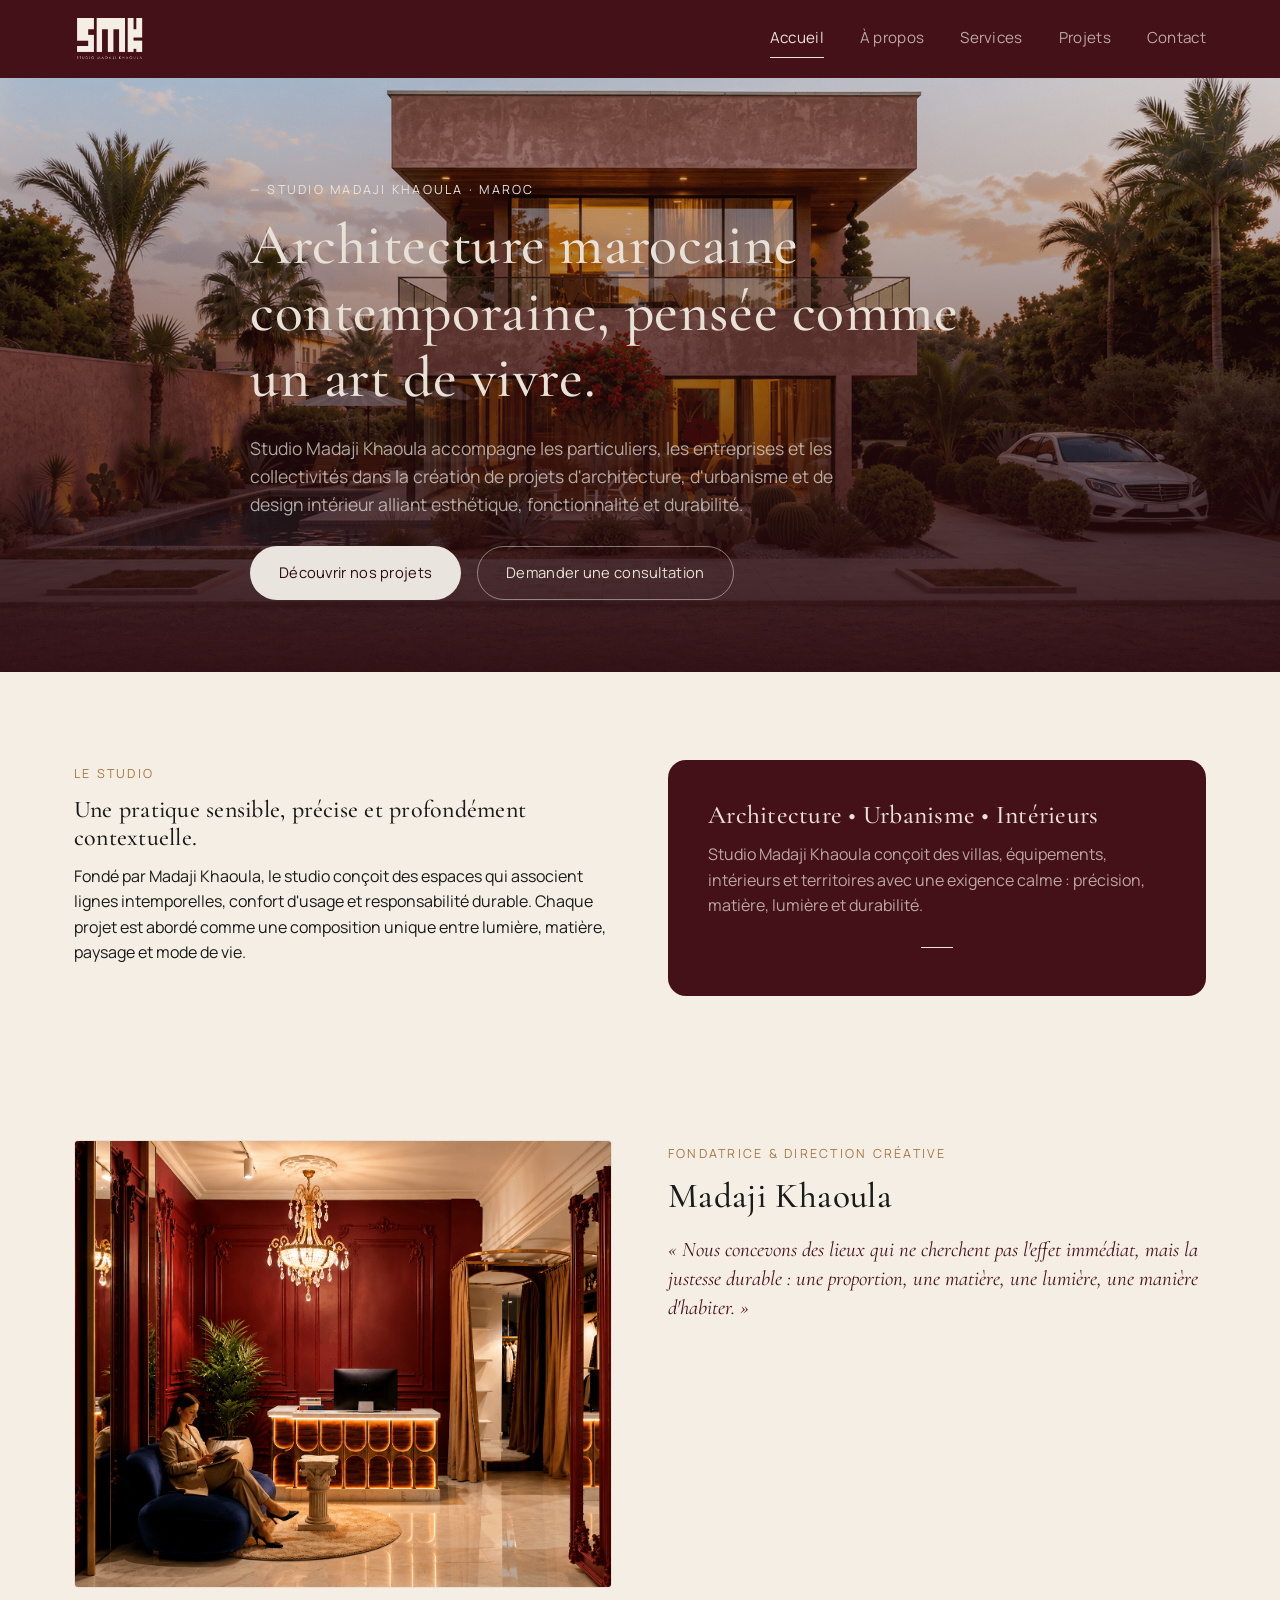
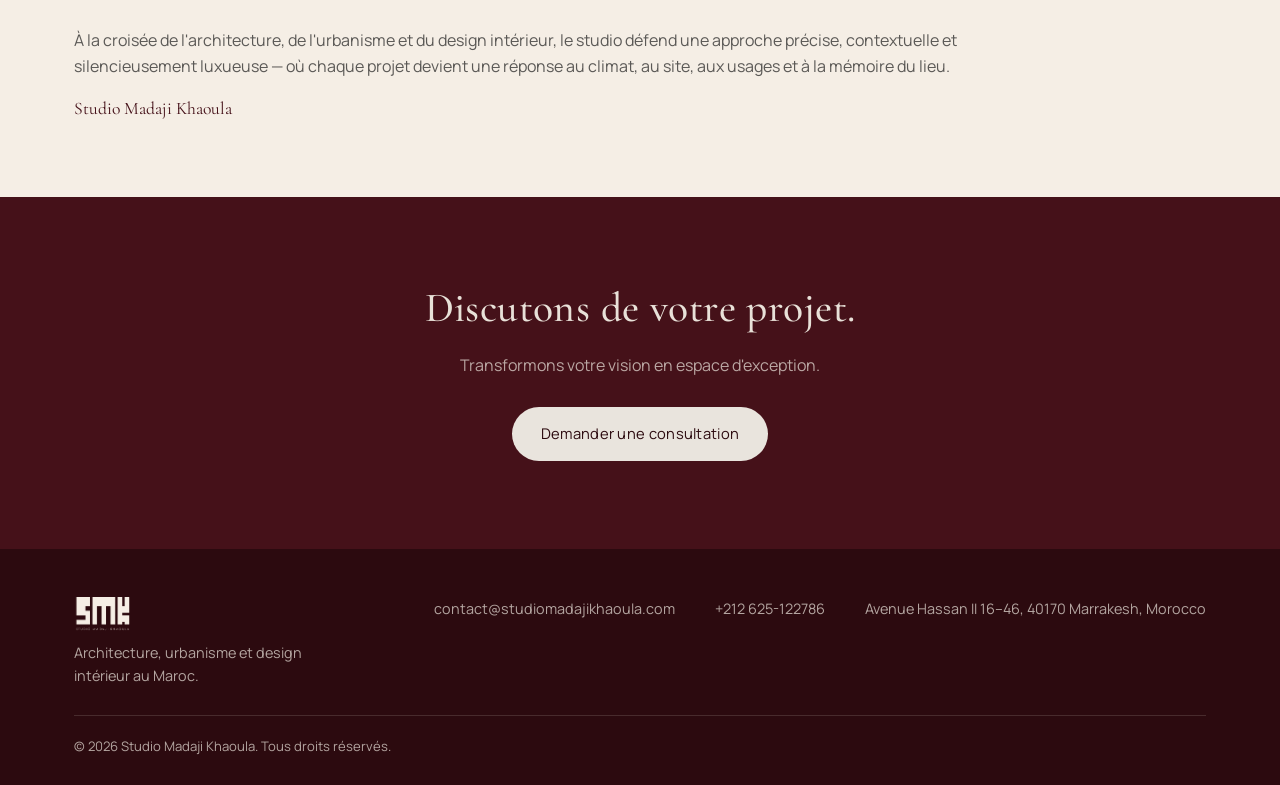
==== index.html @ 3c751550 "first-commit" ====
<!DOCTYPE html>
<html lang="fr" dir="ltr">
<head>
<meta charset="UTF-8">
<meta name="viewport" content="width=device-width, initial-scale=1">
<title>Studio Madaji Khaoula — Architecte Maroc</title>
<meta name="description" content="Studio d'architecture, urbanisme et design intérieur au Maroc pour villas, équipements publics, commerces et espaces d'exception.">
<link rel="icon" href="assets/YrULrgieroBfjt51d4Xq3QkEuw.png">
<link rel="preconnect" href="https://fonts.googleapis.com">
<link rel="preconnect" href="https://fonts.gstatic.com" crossorigin>
<link href="https://fonts.googleapis.com/css2?family=Cormorant+Garamond:ital,wght@0,400;0,500;0,600;1,500&family=Manrope:wght@400;500;600;700&display=swap" rel="stylesheet">
<link rel="stylesheet" href="assets/style.css">
</head>
<body>
<a class="skip-link" href="#main">Aller au contenu</a>

<header class="site-header">
  <div class="container">
    <a class="brand" href="">
      <img src="assets/YrULrgieroBfjt51d4Xq3QkEuw.png" alt="Studio Madaji Khaoula">
    </a>
    <nav class="main-nav" aria-label="Navigation principale">
      <a href="" aria-current="page">Accueil</a>
      <a href="a-propos/">À propos</a>
      <a href="services/">Services</a>
      <a href="projets/">Projets</a>
      <a href="contact/">Contact</a>
    </nav>
    <button class="nav-toggle" aria-label="Ouvrir le menu" aria-expanded="false">
      <svg viewBox="0 0 24 24" fill="none" stroke="currentColor" stroke-width="1.8"><line x1="3" y1="6" x2="21" y2="6"/><line x1="3" y1="12" x2="21" y2="12"/><line x1="3" y1="18" x2="21" y2="18"/></svg>
    </button>
  </div>
</header>

<main id="main">

  <section class="hero" style="padding:0;">
    <div class="hero-media">
      <img src="assets/8KyEJp0F35rfe7YDyoin9XA6xBE.png" alt="Villa contemporaine avec palmiers, piscine et lumière du soir">
      <div class="container hero-content">
        <span class="eyebrow">— Studio Madaji Khaoula · Maroc</span>
        <h1>Architecture marocaine contemporaine, pensée comme un art de vivre.</h1>
        <p>Studio Madaji Khaoula accompagne les particuliers, les entreprises et les collectivités dans la création de projets d'architecture, d'urbanisme et de design intérieur alliant esthétique, fonctionnalité et durabilité.</p>
        <div class="hero-actions">
          <a class="btn btn-primary" href="projets/">Découvrir nos projets</a>
          <a class="btn btn-ghost" href="contact/">Demander une consultation</a>
        </div>
      </div>
    </div>
  </section>

  <section>
    <div class="container">
      <div class="grid-2">
        <div class="reveal">
          <span class="eyebrow">Le studio</span>
          <h2>Une pratique sensible, précise et profondément contextuelle.</h2>
          <p>Fondé par Madaji Khaoula, le studio conçoit des espaces qui associent lignes intemporelles, confort d'usage et responsabilité durable. Chaque projet est abordé comme une composition unique entre lumière, matière, paysage et mode de vie.</p>
        </div>
        <div class="studio-card reveal reveal-delay-1">
          <h3>Architecture • Urbanisme • Intérieurs</h3>
          <p>Studio Madaji Khaoula conçoit des villas, équipements, intérieurs et territoires avec une exigence calme : précision, matière, lumière et durabilité.</p>
          <hr class="dash">
        </div>
      </div>
    </div>
  </section>

  <section class="tight">
    <div class="container">
      <div class="grid-2">
        <img class="reveal" src="assets/6UIZO5WGK2VY3DsmJ8tR2jIk3Ss.png" alt="Salon de boutique de luxe avec chandelier, murs bordeaux et touches dorées" style="border:1px solid var(--cream-300);border-radius:4px;">
        <div class="reveal reveal-delay-1">
          <span class="eyebrow">Fondatrice &amp; direction créative</span>
          <h2 style="font-size:2.2rem;">Madaji Khaoula</h2>
          <blockquote style="font-family:var(--font-display);font-style:italic;font-size:1.3rem;color:var(--maroon-800);line-height:1.4;margin:0.4em 0 1em;">« Nous concevons des lieux qui ne cherchent pas l'effet immédiat, mais la justesse durable : une proportion, une matière, une lumière, une manière d'habiter. »</blockquote>
        </div>
      </div>
      <p class="reveal" style="max-width:900px;margin-top:40px;color:var(--ink-soft);">À la croisée de l'architecture, de l'urbanisme et du design intérieur, le studio défend une approche précise, contextuelle et silencieusement luxueuse — où chaque projet devient une réponse au climat, au site, aux usages et à la mémoire du lieu.</p>
      <p class="reveal" style="font-family:var(--font-display);font-size:1.1rem;color:var(--maroon-800);">Studio Madaji Khaoula</p>
    </div>
  </section>

  <section class="cta-band">
    <div class="container" style="text-align:center;">
      <h2>Discutons de votre projet.</h2>
      <p style="margin:0 auto 28px;">Transformons votre vision en espace d'exception.</p>
      <a class="btn btn-primary" href="contact/">Demander une consultation</a>
    </div>
  </section>

</main>
<footer class="site-footer">
  <div class="container">
    <div class="footer-grid">
      <div class="footer-brand">
        <img src="assets/YrULrgieroBfjt51d4Xq3QkEuw.png" alt="Studio Madaji Khaoula">
        <p style="margin:0;max-width:280px;">Architecture, urbanisme et design intérieur au Maroc.</p>
      </div>
      <nav class="footer-links" aria-label="Coordonnées">
        <a href="mailto:contact@studiomadajikhaoula.com">contact@studiomadajikhaoula.com</a>
        <a href="tel:+212625122786">+212 625-122786</a>
        <span>Avenue Hassan II 16–46, 40170 Marrakesh, Morocco</span>
      </nav>
    </div>
    <div class="footer-bottom">© 2026 Studio Madaji Khaoula. Tous droits réservés.</div>
  </div>
</footer>
<script src="assets/main.js"></script>
</body>
</html>
---- assets/style.css ----
/* ============================================
   Studio Madaji Khaoula — feuille de style
   Site statique indépendant, sans dépendance externe (hors polices Google)
   ============================================ */

:root {
  --maroon-900: #2c0a0f;
  --maroon-800: #451119;
  --maroon-700: #5b0815;
  --cream-100: #f5eee5;
  --cream-200: #efe7db;
  --cream-300: #e8e1d8;
  --gold-500: #e9e4dd;
  --gold-600: #a57945;
  --ink: #1a1a1a;
  --ink-soft: rgba(26, 26, 26, 0.7);
  --on-maroon: #e8e1d8;
  --on-maroon-soft: rgba(232, 225, 216, 0.72);

  --font-display: "Cormorant Garamond", "Georgia", serif;
  --font-body: "Manrope", "Segoe UI", sans-serif;

  --container: 1180px;
}

* {
  box-sizing: border-box;
}

html {
  scroll-behavior: smooth;
}

body {
  margin: 0;
  background: var(--cream-100);
  color: var(--ink);
  font-family: var(--font-body);
  line-height: 1.6;
  -webkit-font-smoothing: antialiased;
}

img {
  max-width: 100%;
  display: block;
}

a {
  color: inherit;
  text-decoration: none;
}

h1, h2, h3, h4 {
  font-family: var(--font-display);
  font-weight: 500;
  line-height: 1.15;
  margin: 0 0 0.5em;
  letter-spacing: 0.01em;
}

p {
  margin: 0 0 1em;
}

.container {
  max-width: var(--container);
  margin: 0 auto;
  padding: 0 24px;
}

.eyebrow {
  display: inline-block;
  font-family: var(--font-body);
  font-size: 0.78rem;
  letter-spacing: 0.18em;
  text-transform: uppercase;
  color: var(--gold-600);
  margin-bottom: 1em;
}

/* ---------- Header ---------- */

.site-header {
  background: var(--maroon-800);
  color: var(--on-maroon);
  position: sticky;
  top: 0;
  z-index: 100;
}

.site-header .container {
  display: flex;
  align-items: center;
  justify-content: space-between;
  padding-top: 18px;
  padding-bottom: 18px;
}

.brand {
  display: flex;
  align-items: center;
  gap: 12px;
}

.brand img {
  height: 42px;
  width: auto;
}

.main-nav {
  display: flex;
  align-items: center;
  gap: 36px;
}

.main-nav a {
  font-size: 0.95rem;
  letter-spacing: 0.02em;
  color: var(--on-maroon-soft);
  padding: 6px 0;
  border-bottom: 1px solid transparent;
  transition: color 0.2s ease, border-color 0.2s ease;
}

.main-nav a:hover,
.main-nav a[aria-current="page"] {
  color: var(--on-maroon);
  border-color: var(--gold-500);
}

.nav-toggle {
  display: none;
  background: none;
  border: none;
  color: var(--on-maroon);
  cursor: pointer;
  padding: 8px;
}

.nav-toggle svg {
  width: 26px;
  height: 26px;
}

@media (max-width: 860px) {
  .main-nav {
    position: absolute;
    top: 100%;
    left: 0;
    right: 0;
    background: var(--maroon-800);
    flex-direction: column;
    align-items: flex-start;
    gap: 0;
    padding: 8px 24px 20px;
    display: none;
    border-top: 1px solid rgba(232, 225, 216, 0.15);
  }

  .main-nav.open {
    display: flex;
  }

  .main-nav a {
    width: 100%;
    padding: 14px 0;
    border-bottom: 1px solid rgba(232, 225, 216, 0.1);
  }

  .nav-toggle {
    display: inline-flex;
  }
}

/* ---------- Hero ---------- */

.hero {
  position: relative;
  color: var(--on-maroon);
  overflow: hidden;
}

.hero-media {
  position: relative;
  min-height: 66vh;
  display: flex;
  align-items: flex-end;
}

.hero-media img {
  position: absolute;
  inset: 0;
  width: 100%;
  height: 100%;
  object-fit: cover;
}

.hero-media::after {
  content: "";
  position: absolute;
  inset: 0;
  background: linear-gradient(180deg, rgba(44, 10, 15, 0.15) 0%, rgba(44, 10, 15, 0.55) 55%, rgba(44, 10, 15, 0.92) 100%);
}

.hero-content {
  position: relative;
  z-index: 2;
  padding: 64px 0 72px;
  max-width: 780px;
}

.hero-content .eyebrow {
  color: var(--gold-500);
}

.hero-content h1 {
  font-size: clamp(2.2rem, 5vw, 3.6rem);
  margin-bottom: 0.4em;
}

.hero-content p {
  font-size: 1.1rem;
  color: var(--on-maroon-soft);
  max-width: 620px;
}

.hero-actions {
  display: flex;
  flex-wrap: wrap;
  gap: 16px;
  margin-top: 28px;
}

/* Simple hero for interior pages (no photo) — fond crème, comme l'original */
.hero-simple {
  background: var(--cream-100);
  padding: 84px 0 64px;
  text-align: center;
}

.hero-simple .container {
  max-width: 760px;
}

.hero-simple .eyebrow {
  color: var(--gold-600);
}

.hero-simple h1 {
  font-size: clamp(2.2rem, 4.6vw, 3.4rem);
  color: var(--ink);
}

.hero-simple p {
  color: var(--ink-soft);
  max-width: 620px;
  font-size: 1.05rem;
  margin-left: auto;
  margin-right: auto;
}

.hero-simple .filter-chips {
  justify-content: center;
}

/* ---------- Buttons ---------- */

.btn {
  display: inline-flex;
  align-items: center;
  gap: 8px;
  padding: 14px 28px;
  font-size: 0.92rem;
  letter-spacing: 0.02em;
  border-radius: 2px;
  border: 1px solid transparent;
  cursor: pointer;
  transition: transform 0.2s ease, background 0.2s ease, color 0.2s ease, border-color 0.2s ease;
}

.btn-primary {
  background: var(--gold-500);
  color: var(--maroon-900);
  border-radius: 35px;

}

.btn-primary:hover {
  background: var(--gold-600);
  transform: translateY(-1px);
}

.btn-ghost {
  border-color: rgba(232, 225, 216, 0.5);
  color: var(--on-maroon);
  border-radius: 35px;

}

.btn-ghost:hover {
  border-color: var(--on-maroon);
  background: rgba(232, 225, 216, 0.08);
}

.btn-dark {
  background: var(--maroon-800);
  color: var(--on-maroon);
  border-radius: 35px;

}

.btn-dark:hover {
  background: var(--maroon-700);
}

/* ---------- Sections ---------- */

section {
  padding: 88px 0;
}

section.tight {
  padding: 56px 0;
}

.section-head {
  max-width: 680px;
  margin-bottom: 48px;
}

.section-head h2 {
  font-size: clamp(1.7rem, 3.4vw, 2.4rem);
}

.section-head p {
  color: var(--ink-soft);
  font-size: 1.05rem;
}

.band-maroon {
  background: var(--maroon-800);
  color: var(--on-maroon);
}

.band-maroon .section-head p {
  color: var(--on-maroon-soft);
}

.band-cream-alt {
  background: var(--cream-200);
}

.band-maroon .eyebrow {
  color: var(--gold-500);
}

/* ---------- Studio / About grid ---------- */

.grid-2 {
  display: grid;
  grid-template-columns: 1fr 1fr;
  gap: 56px;
  align-items: start;
}

@media (max-width: 780px) {
  .grid-2 {
    grid-template-columns: 1fr;
    gap: 32px;
  }
}

.pillars {
  display: grid;
  grid-template-columns: repeat(3, 1fr);
  gap: 28px;
  margin-top: 40px;
}

@media (max-width: 780px) {
  .pillars {
    grid-template-columns: 1fr;
  }
}

.pillar {
  padding: 28px;
  background: var(--cream-100);
  border: 1px solid var(--cream-300);
}

.band-maroon .pillar {
  background: rgba(232, 225, 216, 0.06);
  border-color: rgba(232, 225, 216, 0.18);
}

.pillar h3 {
  font-size: 1.25rem;
  color: var(--gold-600);
  margin-bottom: 0.4em;
}

.band-maroon .pillar h3 {
  color: var(--gold-500);
}

.pillar p {
  font-size: 0.95rem;
  margin: 0;
}

/* ---------- Studio card (accueil) ---------- */

.studio-card {
  background: var(--maroon-800);
  color: var(--on-maroon);
  border-radius: 18px;
  padding: 40px;
  align-self: stretch;
  display: flex;
  flex-direction: column;
  justify-content: center;
}

.studio-card h3 {
  font-size: 1.6rem;
  margin-bottom: 0.5em;
}

.studio-card p {
  color: var(--on-maroon-soft);
  margin: 0 0 20px;
}

.studio-card .dash {
  width: 32px;
  height: 1px;
  background: var(--gold-500);
  border: none;
}

/* ---------- Scroll reveal ---------- */

.reveal {
  opacity: 0;
  transform: translateY(28px);
  transition: opacity 0.7s ease, transform 0.7s ease;
}

.reveal.in-view {
  opacity: 1;
  transform: translateY(0);
}

.reveal-delay-1 { transition-delay: 0.1s; }
.reveal-delay-2 { transition-delay: 0.2s; }
.reveal-delay-3 { transition-delay: 0.3s; }

@media (prefers-reduced-motion: reduce) {
  .reveal {
    opacity: 1;
    transform: none;
    transition: none;
  }
}

/* ---------- Quote ---------- */

.quote-block {
  max-width: 820px;
}

.quote-block blockquote {
  font-family: var(--font-display);
  font-size: clamp(1.4rem, 3vw, 2rem);
  font-style: italic;
  line-height: 1.4;
  margin: 0 0 28px;
}

.quote-attrib {
  display: flex;
  align-items: center;
  gap: 14px;
}

.quote-attrib .dash {
  width: 32px;
  height: 1px;
  background: var(--gold-500);
}

.quote-attrib .role {
  display: block;
  font-size: 0.8rem;
  letter-spacing: 0.08em;
  text-transform: uppercase;
  color: var(--gold-500);
}

.quote-attrib .name {
  display: block;
  font-family: var(--font-display);
  font-size: 1.2rem;
}

/* ---------- Services list ---------- */

.services-list {
  display: grid;
  grid-template-columns: repeat(2, 1fr);
  gap: 24px;
  margin-top: 24px;
}

@media (max-width: 780px) {
  .services-list {
    grid-template-columns: 1fr;
  }
}

.service-item {
  background: var(--cream-100);
  border: 1px solid var(--cream-300);
  border-radius: 10px;
  padding: 36px;
  transition: transform 0.25s ease, box-shadow 0.25s ease, border-color 0.25s ease;
}

.service-item:hover {
  transform: translateY(-3px);
  border-color: var(--gold-500);
  box-shadow: 0 12px 28px rgba(44, 10, 15, 0.08);
}

.service-item .num {
  display: none;
}

.service-item h3 {
  font-size: 1.4rem;
  margin-bottom: 0.4em;
}

.service-item p {
  color: var(--ink-soft);
  margin: 0;
}

/* ---------- Projects ---------- */

.filter-chips {
  display: flex;
  flex-wrap: wrap;
  gap: 10px;
  margin: 32px 0 12px;
}

.filter-chip {
  padding: 9px 18px;
  border: 1px solid var(--maroon-800);
  background: transparent;
  color: var(--maroon-800);
  font-size: 0.85rem;
  letter-spacing: 0.02em;
  cursor: pointer;
  border-radius: 999px;
  transition: background 0.2s ease, color 0.2s ease;
}

.filter-chip.active,
.filter-chip:hover {
  background: var(--maroon-800);
  color: var(--on-maroon);
}

.project-category {
  padding: 64px 0;
}

.project-category .cat-title {
  font-family: var(--font-display);
  font-size: clamp(1.6rem, 3vw, 2.2rem);
  color: var(--maroon-800);
  margin: 6px 0 28px;
}

.band-maroon .project-category .cat-title,
.project-category.band-maroon .cat-title {
  color: var(--on-maroon);
}

.project-grid {
  display: grid;
  grid-template-columns: repeat(3, 1fr);
  gap: 24px;
}

.project-grid.project-grid-2 {
  grid-template-columns: repeat(2, 1fr);
}

@media (max-width: 980px) {
  .project-grid {
    grid-template-columns: repeat(2, 1fr);
  }
}

@media (max-width: 620px) {
  .project-grid,
  .project-grid.project-grid-2 {
    grid-template-columns: 1fr;
  }
}

.project-card {
  background: var(--cream-100);
  border: 1px solid var(--cream-300);
  border-radius: 6px;
  overflow: hidden;
  display: flex;
  flex-direction: column;
}

.project-category.band-maroon .project-card {
  background: rgba(232, 225, 216, 0.06);
  border-color: rgba(232, 225, 216, 0.18);
}

.project-card .thumb {
  aspect-ratio: 4 / 3;
  overflow: hidden;
  background: var(--cream-300);
}

.project-card .thumb img {
  width: 100%;
  height: 100%;
  object-fit: cover;
  transition: transform 0.4s ease;
}

.project-card:hover .thumb img {
  transform: scale(1.04);
}

.project-card .body {
  padding: 22px;
}

.project-card .tag {
  font-size: 0.75rem;
  letter-spacing: 0.1em;
  text-transform: uppercase;
  color: var(--gold-600);
}

.project-category.band-maroon .project-card .tag {
  color: var(--gold-500);
}

.project-card h3 {
  font-size: 1.25rem;
  margin: 0.35em 0 0.4em;
}

.project-category.band-maroon .project-card h3 {
  color: var(--on-maroon);
}

.project-card p {
  font-size: 0.92rem;
  color: var(--ink-soft);
  margin: 0;
}

.project-category.band-maroon .project-card p {
  color: var(--on-maroon-soft);
}

/* ---------- Contact ---------- */

.contact-grid {
  display: grid;
  grid-template-columns: 1.1fr 0.9fr;
  gap: 56px;
}

.contact-side {
  display: flex;
  flex-direction: column;
  gap: 24px;
}

@media (max-width: 860px) {
  .contact-grid {
    grid-template-columns: 1fr;
  }
}

.contact-card {
  background: var(--maroon-800);
  color: var(--on-maroon);
  border-radius: 10px;
  padding: 36px;
}

.contact-card h3 {
  font-family: var(--font-display);
  font-size: 1.5rem;
  color: var(--on-maroon);
  margin-bottom: 18px;
}

.contact-details p {
  margin: 0 0 6px;
  color: var(--on-maroon-soft);
  font-size: 0.98rem;
}

.contact-details a:hover {
  color: var(--on-maroon);
}

.btn-whatsapp {
  background: var(--cream-100);
  color: var(--maroon-900);
  border-radius: 999px;
  padding: 10px 24px;
  font-size: 0.85rem;
  margin: 22px 0 24px;
}

.btn-whatsapp:hover {
  background: var(--cream-200);
  transform: translateY(-1px);
}

.map-note {
  margin-top: 0;
  padding: 34px 24px;
  min-height: 110px;
  display: flex;
  align-items: center;
  justify-content: center;
  text-align: center;
  background: rgba(232, 225, 216, 0.06);
  border: 1px solid rgba(232, 225, 216, 0.15);
  border-radius: 8px;
  font-size: 0.88rem;
  color: var(--on-maroon-soft);
}

form.contact-form {
  display: flex;
  flex-direction: column;
  gap: 16px;
  background: var(--cream-100);
  border: 1px solid var(--cream-300);
  border-radius: 10px;
  padding: 36px;
}

.contact-form input,
.contact-form textarea {
  width: 100%;
  padding: 14px 16px;
  border: 1px solid var(--cream-300);
  background: var(--cream-100);
  border-radius: 4px;
  font-family: var(--font-body);
  font-size: 0.95rem;
  color: var(--ink);
}

.contact-form input::placeholder,
.contact-form textarea::placeholder {
  color: var(--ink-soft);
}

.contact-form input:focus,
.contact-form textarea:focus {
  outline: 2px solid var(--gold-500);
  outline-offset: 1px;
}

.contact-form textarea {
  min-height: 130px;
  resize: vertical;
}

.form-note {
  font-size: 0.82rem;
  color: var(--ink-soft);
}

/* ---------- Project detail page ---------- */

.project-detail-hero {
  background: var(--cream-100);
  padding: 72px 0 0;
  text-align: center;
}

.project-detail-hero .container {
  max-width: 760px;
}

.project-detail-hero .eyebrow {
  color: var(--gold-600);
}

.project-detail-hero h1 {
  font-size: clamp(2.1rem, 4.4vw, 3.2rem);
  color: var(--ink);
}

.project-detail-hero p {
  color: var(--ink-soft);
  max-width: 640px;
  margin: 0 auto;
  font-size: 1.02rem;
}

.project-gallery {
  display: flex;
  flex-direction: column;
  gap: 24px;
  padding: 56px 0;
}

.project-photo {
  position: relative;
  border-radius: 16px;
  overflow: hidden;
  background: var(--cream-300);
  aspect-ratio: 16 / 9;
}

.project-photo img {
  width: 100%;
  height: 100%;
  object-fit: cover;
  display: block;
}

.project-photo-grid {
  display: grid;
  grid-template-columns: 1fr 1fr;
  gap: 24px;
}

.project-photo-grid .project-photo {
  aspect-ratio: 4 / 3;
}

@media (max-width: 700px) {
  .project-photo-grid {
    grid-template-columns: 1fr;
  }
}

/* Emplacement réservé tant que la photo n'a pas été ajoutée */
.project-photo.img-missing img,
.thumb.img-missing img {
  display: none;
}

.project-photo.img-missing::before,
.thumb.img-missing::before {
  content: "";
  position: absolute;
  inset: 0;
  background: repeating-linear-gradient(
    45deg,
    var(--cream-200),
    var(--cream-200) 12px,
    var(--cream-300) 12px,
    var(--cream-300) 24px
  );
}

.project-photo.img-missing::after,
.thumb.img-missing::after {
  content: "Emplacement photo — " attr(data-placeholder);
  position: absolute;
  inset: 12px;
  display: flex;
  align-items: center;
  justify-content: center;
  text-align: center;
  padding: 16px;
  border: 1px dashed var(--gold-600);
  border-radius: 10px;
  font-size: 0.82rem;
  letter-spacing: 0.01em;
  color: var(--maroon-800);
  background: rgba(245, 238, 229, 0.55);
}

.thumb {
  position: relative;
}

.project-detail-back {
  text-align: center;
  padding-bottom: 72px;
}

.btn-outline {
  border: 1px solid var(--maroon-800);
  color: var(--maroon-800);
  background: transparent;
  border-radius: 999px;
  padding: 12px 30px;
}

.btn-outline:hover {
  background: var(--maroon-800);
  color: var(--on-maroon);
}

/* ---------- CTA band ---------- */

.cta-band {
  background: var(--maroon-800);
  color: var(--on-maroon);
  text-align: left;
}

.cta-band h2 {
  font-size: clamp(1.8rem, 3.6vw, 2.6rem);
}

.cta-band p {
  color: var(--on-maroon-soft);
  max-width: 560px;
}

/* ---------- Footer ---------- */

.site-footer {
  background: var(--maroon-900);
  color: var(--on-maroon-soft);
  padding: 48px 0 28px;
  font-size: 0.9rem;
}

.footer-grid {
  display: flex;
  flex-wrap: wrap;
  justify-content: space-between;
  gap: 24px;
  padding-bottom: 28px;
  border-bottom: 1px solid rgba(232, 225, 216, 0.15);
}

.footer-brand img {
  height: 34px;
  margin-bottom: 10px;
}

.footer-links {
  display: flex;
  gap: 40px;
  flex-wrap: wrap;
}

.footer-links a:hover {
  color: var(--on-maroon);
}

.footer-bottom {
  padding-top: 20px;
  font-size: 0.82rem;
}

/* ---------- Utility ---------- */

.skip-link {
  position: absolute;
  left: -999px;
  top: 0;
  background: var(--gold-500);
  color: var(--maroon-900);
  padding: 10px 16px;
  z-index: 1000;
}

.skip-link:focus {
  left: 12px;
  top: 12px;
}

@media (prefers-reduced-motion: reduce) {
  * {
    transition: none !important;
    scroll-behavior: auto !important;
  }
}
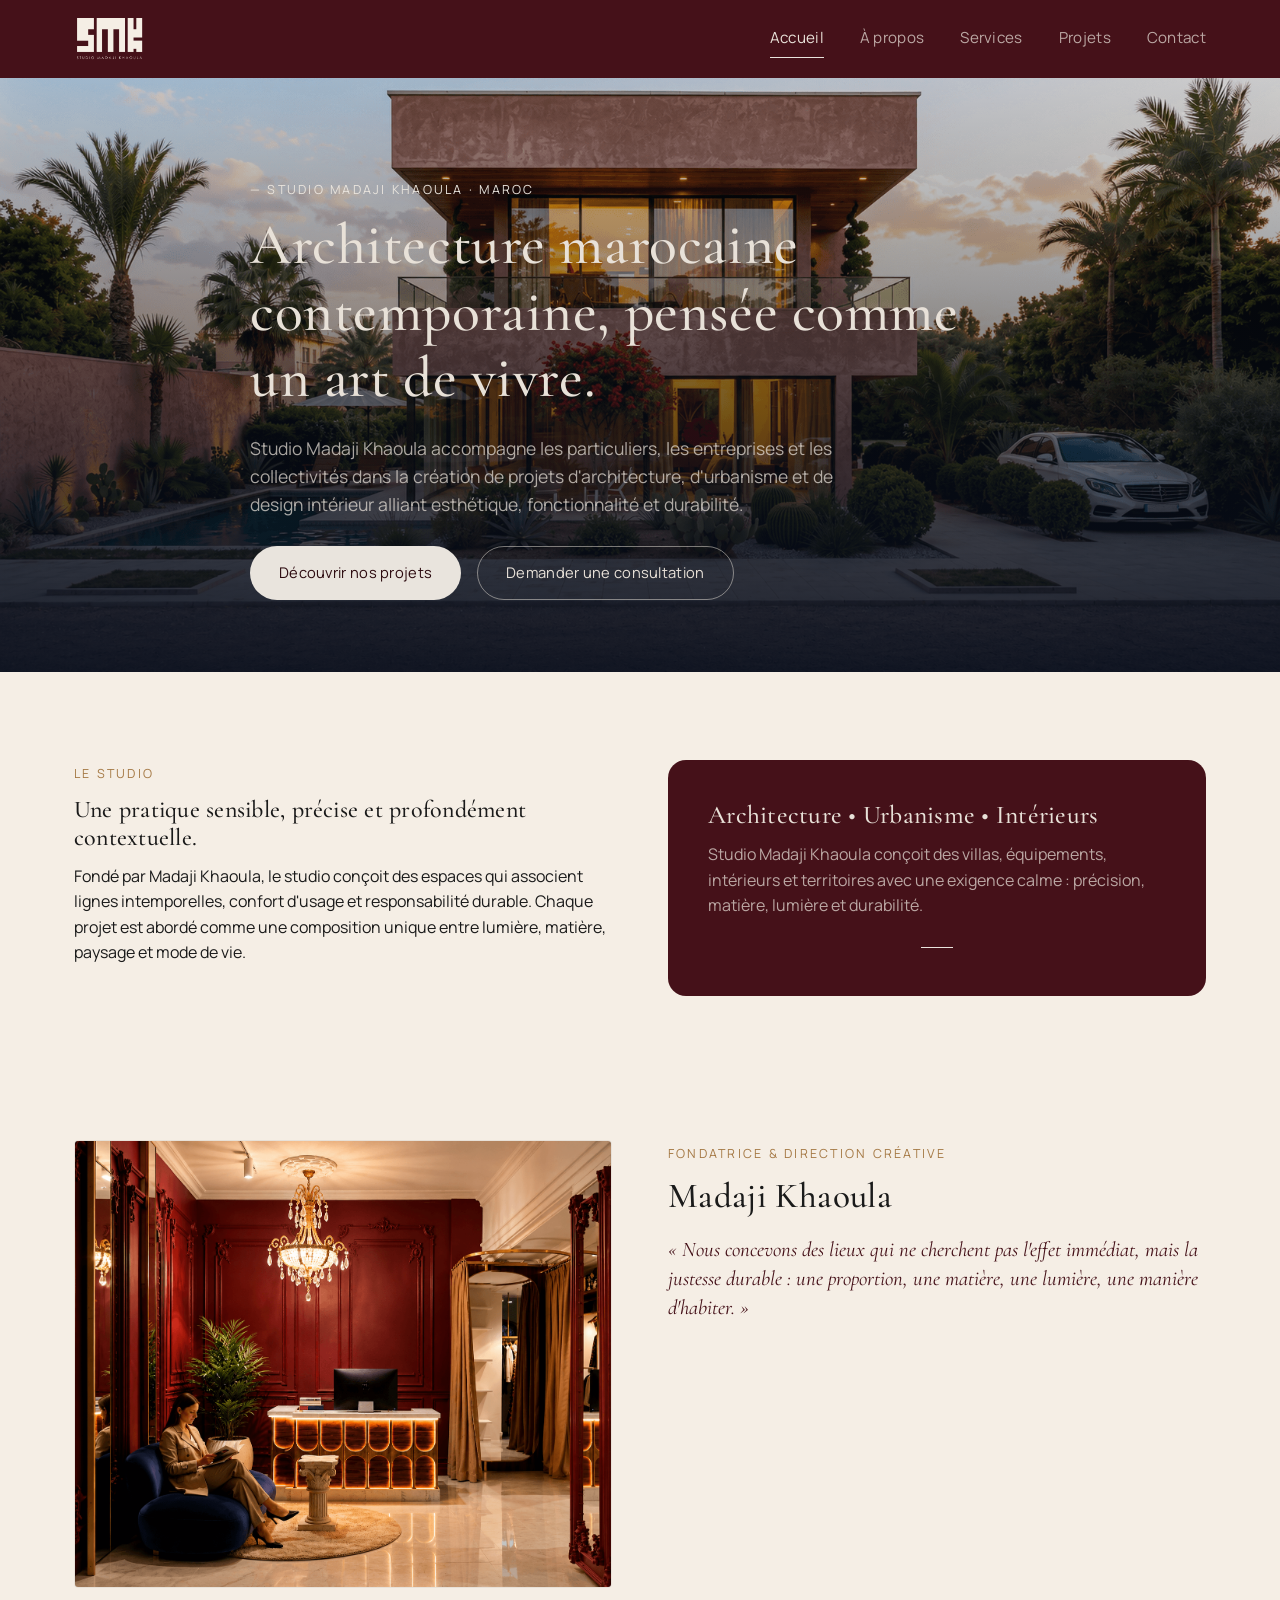
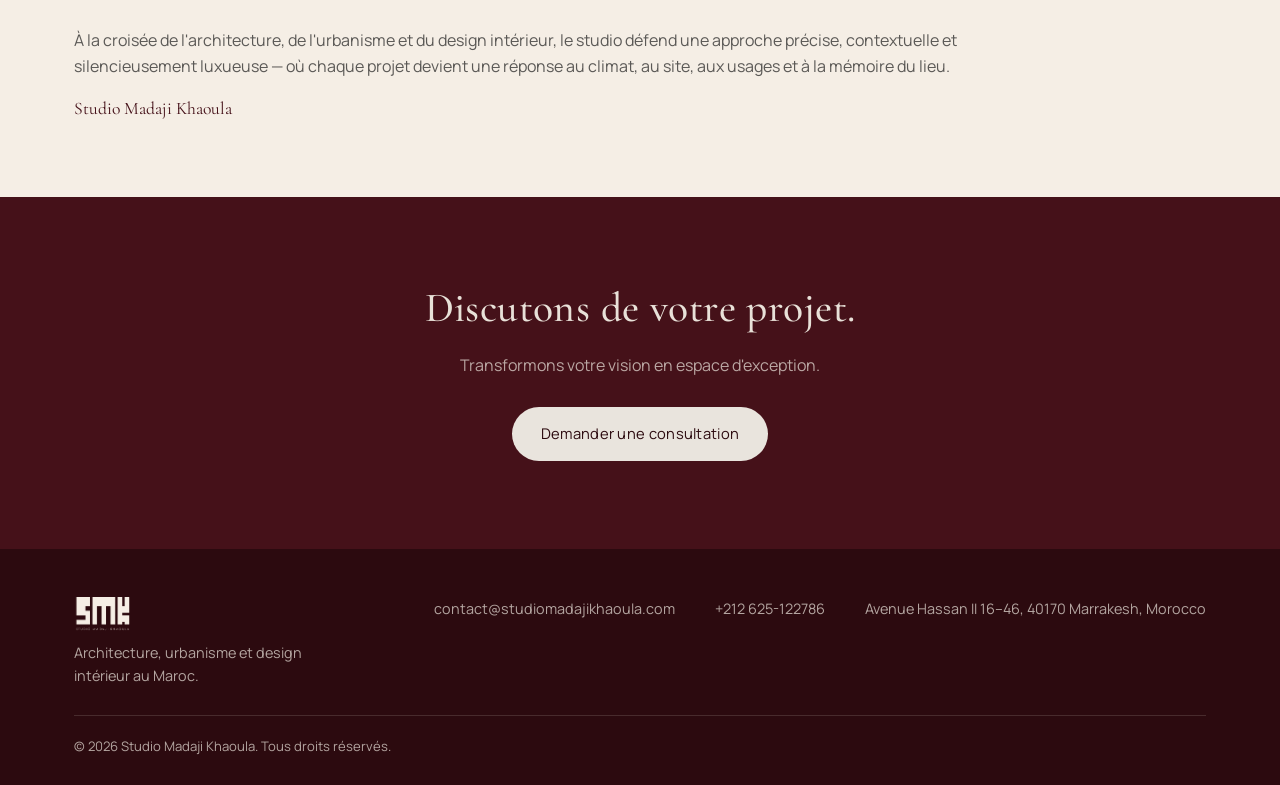
==== commit a8065c0c: "second-commit" ====
--- a/index.html
+++ b/index.html
@@ -98,9 +98,11 @@
         <p style="margin:0;max-width:280px;">Architecture, urbanisme et design intérieur au Maroc.</p>
       </div>
       <nav class="footer-links" aria-label="Coordonnées">
-        <a href="mailto:contact@studiomadajikhaoula.com">contact@studiomadajikhaoula.com</a>
-        <a href="tel:+212625122786">+212 625-122786</a>
-        <span>Avenue Hassan II 16–46, 40170 Marrakesh, Morocco</span>
+       <a href="mailto:contact@studiomadajikhaoula.com">contact@studiomadajikhaoula.com</a>
+       <a href="tel:+212625122786">+212 625-122786</a>
+       <a href="https://www.google.com/maps/search/?api=1&query=Avenue+Hassan+II+16-46%2C+40170+Marrakesh%2C+Morocco" target="_blank" rel="noopener noreferrer">
+        Avenue Hassan II 16–46, 40170 Marrakesh, Morocco
+       </a>
       </nav>
     </div>
     <div class="footer-bottom">© 2026 Studio Madaji Khaoula. Tous droits réservés.</div>
--- a/assets/style.css
+++ b/assets/style.css
@@ -199,8 +199,9 @@
   content: "";
   position: absolute;
   inset: 0;
-  background: linear-gradient(180deg, rgba(44, 10, 15, 0.15) 0%, rgba(44, 10, 15, 0.55) 55%, rgba(44, 10, 15, 0.92) 100%);
-}
+  background: linear-gradient(180deg, rgba(8, 14, 28, 0.15) 0%, rgba(8, 14, 28, 0.55) 55%, rgba(8, 14, 28, 0.92) 100%);
+}
+
 
 .hero-content {
   position: relative;
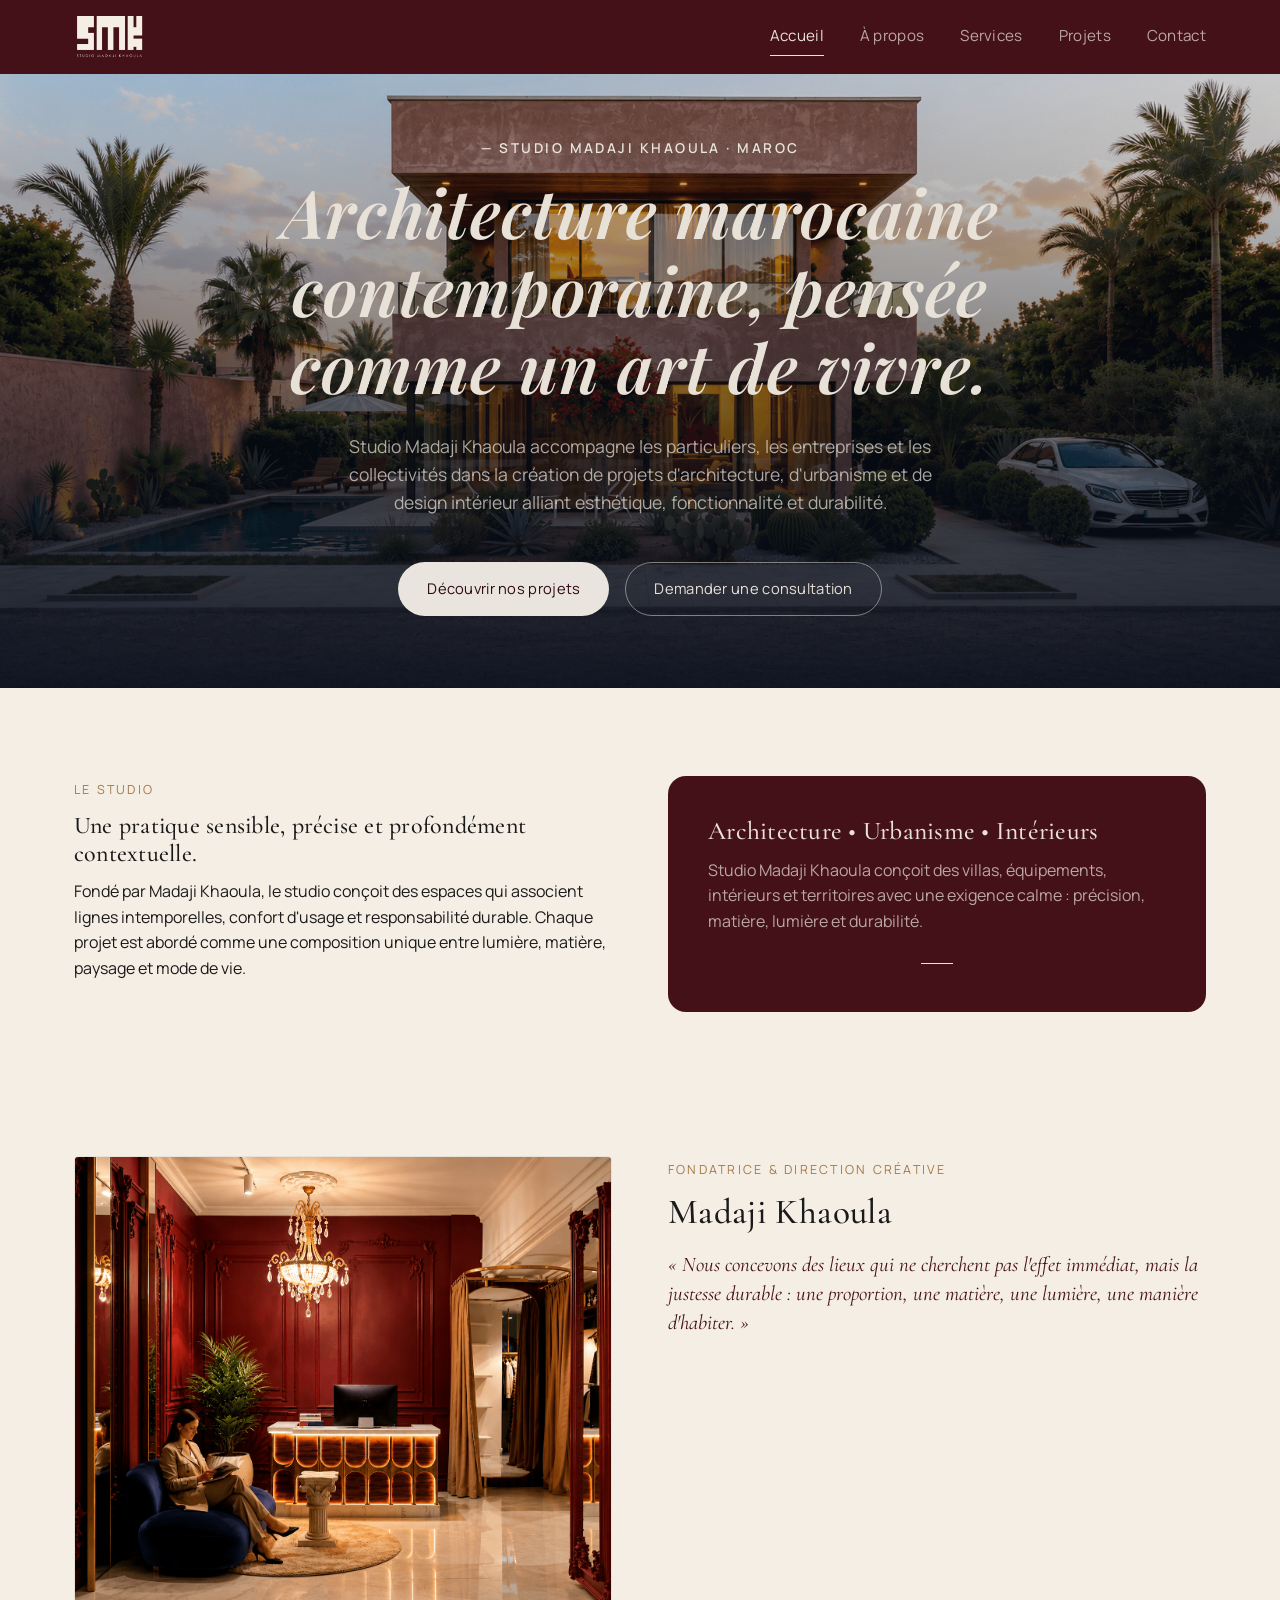
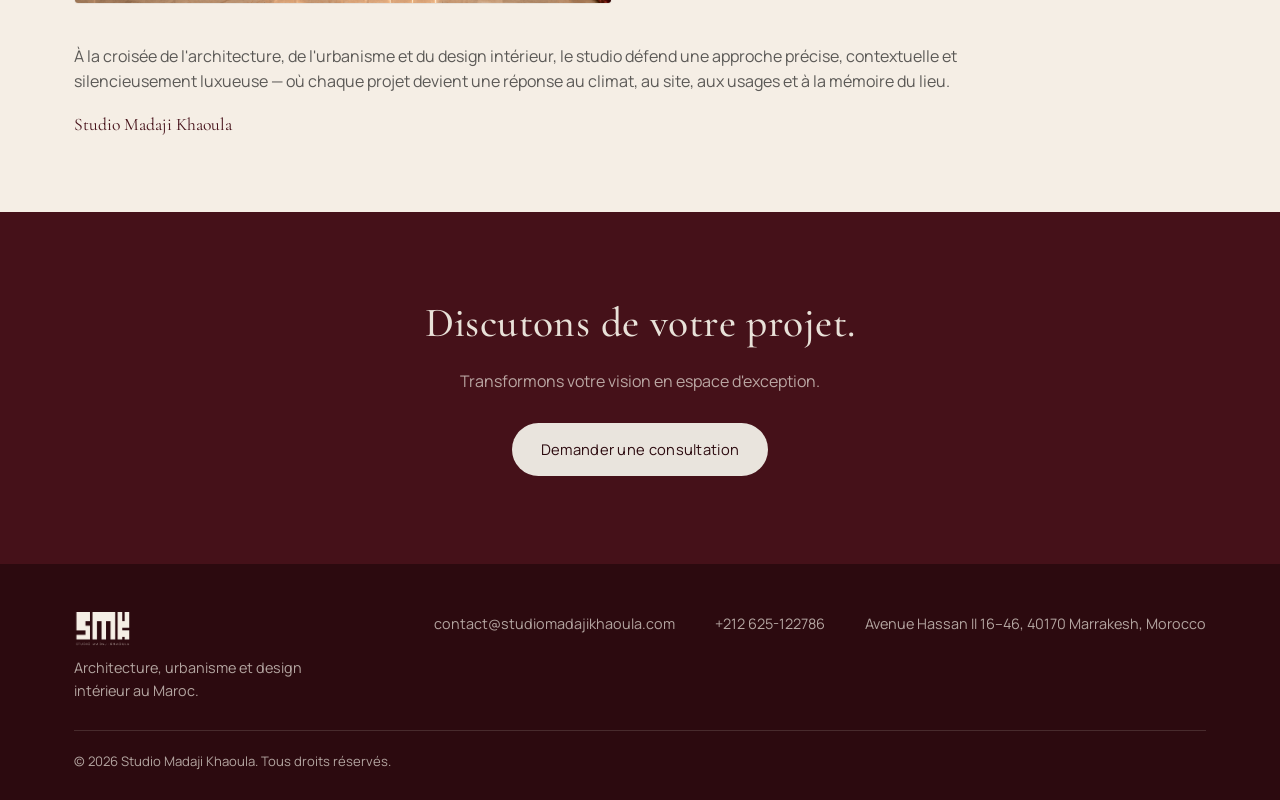
==== commit 5cccb2d2: "ll-commit" ====
--- a/index.html
+++ b/index.html
@@ -10,6 +10,7 @@
 <link rel="preconnect" href="https://fonts.gstatic.com" crossorigin>
 <link href="https://fonts.googleapis.com/css2?family=Cormorant+Garamond:ital,wght@0,400;0,500;0,600;1,500&family=Manrope:wght@400;500;600;700&display=swap" rel="stylesheet">
 <link rel="stylesheet" href="assets/style.css">
+<link href="https://fonts.googleapis.com/css2?family=Playfair+Display:ital,wght@0,600;1,600&display=swap" rel="stylesheet">
 </head>
 <body>
 <a class="skip-link" href="#main">Aller au contenu</a>
--- a/assets/style.css
+++ b/assets/style.css
@@ -86,20 +86,31 @@
   position: sticky;
   top: 0;
   z-index: 100;
+  transition: padding 0.35s ease, background 0.35s ease, backdrop-filter 0.35s ease;
 }
 
 .site-header .container {
   display: flex;
   align-items: center;
   justify-content: space-between;
-  padding-top: 18px;
-  padding-bottom: 18px;
+  padding-top: 16px;
+  padding-bottom: 16px;
 }
 
 .brand {
   display: flex;
   align-items: center;
-  gap: 12px;
+}
+
+.brand img {
+  display: block;
+  height: 44px;
+  width: auto;
+  transition: height 0.35s ease;
+}
+
+.site-header.scrolled .brand img {
+  height: 34px;
 }
 
 .brand img {
@@ -208,26 +219,43 @@
   z-index: 2;
   padding: 64px 0 72px;
   max-width: 780px;
+  margin: 0 auto;
+  text-align: center;
+  display: flex;
+  flex-direction: column;
+  align-items: center;
 }
 
 .hero-content .eyebrow {
   color: var(--gold-500);
+  letter-spacing: 0.18em;
+  text-transform: uppercase;
+  font-size: 0.85rem;
+  font-weight: 600;
 }
 
 .hero-content h1 {
-  font-size: clamp(2.2rem, 5vw, 3.6rem);
+  font-family: "Playfair Display", Georgia, "Times New Roman", serif;
+  font-weight: 600;
+  font-style: italic;
+  font-size: clamp(2.4rem, 5.5vw, 4.2rem);
+  line-height: 1.15;
   margin-bottom: 0.4em;
+  letter-spacing: 0.01em;
 }
 
 .hero-content p {
   font-size: 1.1rem;
   color: var(--on-maroon-soft);
   max-width: 620px;
+  margin-left: auto;
+  margin-right: auto;
 }
 
 .hero-actions {
   display: flex;
   flex-wrap: wrap;
+  justify-content: center;
   gap: 16px;
   margin-top: 28px;
 }
@@ -286,9 +314,30 @@
 
 }
 
+.btn {
+  transition: transform 0.4s cubic-bezier(0.22, 1, 0.36, 1),
+              background 0.4s ease,
+              color 0.3s ease,
+              border-color 0.3s ease,
+              box-shadow 0.4s ease;
+}
+
 .btn-primary:hover {
   background: var(--gold-600);
-  transform: translateY(-1px);
+  transform: translateY(-3px);
+  box-shadow: 0 10px 24px rgba(44, 10, 15, 0.18);
+}
+
+.btn-ghost:hover {
+  border-color: var(--on-maroon);
+  background: rgba(232, 225, 216, 0.08);
+  transform: translateY(-3px);
+}
+
+.btn-dark:hover {
+  background: var(--maroon-700);
+  transform: translateY(-3px);
+  box-shadow: 0 10px 24px rgba(44, 10, 15, 0.18);
 }
 
 .btn-ghost {
@@ -999,3 +1048,180 @@
     scroll-behavior: auto !important;
   }
 }
+.project-card .thumb {
+  position: relative;
+}
+
+.project-card .thumb::after {
+  content: "";
+  position: absolute;
+  inset: 0;
+  background: linear-gradient(180deg, rgba(44,10,15,0) 40%, rgba(44,10,15,0.65) 100%);
+  opacity: 0;
+  transition: opacity 0.35s ease;
+}
+
+.project-card .view-label {
+  position: static;
+  display: inline-flex;
+  align-items: center;
+  gap: 6px;
+  margin-top: 12px;
+  color: #8a6224;
+  font-size: 0.82rem;
+  letter-spacing: 0.06em;
+  text-transform: uppercase;
+  opacity: 0;
+  transform: translateY(10px);
+  transition: opacity 0.35s ease, transform 0.35s ease;
+}
+
+.project-card:hover .thumb::after,
+.project-card:hover .view-label {
+  opacity: 1;
+  transform: translateY(0);
+}
+
+.contact-form input,
+.contact-form textarea {
+  padding: 18px 20px;
+  min-height: 60px;
+  border-radius: 18px;
+  border: 1px solid var(--cream-300);
+  transition: border-color 0.3s ease, box-shadow 0.3s ease, transform 0.3s ease;
+}
+
+.contact-form textarea {
+  min-height: 140px;
+  border-radius: 18px;
+}
+
+.contact-form input:focus,
+.contact-form textarea:focus {
+  outline: none;
+  border-color: var(--gold-600);
+  box-shadow: 0 0 0 4px rgba(165, 121, 69, 0.14);
+  transform: translateY(-1px);
+}
+
+form.contact-form {
+  border-radius: 18px;
+}
+/* Lightbox */
+.lightbox-overlay {
+  position: fixed;
+  inset: 0;
+  z-index: 1000;
+  background: rgba(26, 10, 12, 0.94);
+  display: flex;
+  align-items: center;
+  justify-content: center;
+  opacity: 0;
+  visibility: hidden;
+  transition: opacity 0.35s ease, visibility 0.35s ease;
+}
+
+.lightbox-overlay.open {
+  opacity: 1;
+  visibility: visible;
+}
+
+.lightbox-overlay img {
+  max-width: 88vw;
+  max-height: 82vh;
+  object-fit: contain;
+  border-radius: 6px;
+  opacity: 0;
+  transform: scale(0.97);
+  transition: opacity 0.4s ease, transform 0.4s ease;
+}
+
+.lightbox-overlay.open img {
+  opacity: 1;
+  transform: scale(1);
+}
+
+.lightbox-close,
+.lightbox-prev,
+.lightbox-next {
+  position: absolute;
+  background: rgba(232, 225, 216, 0.1);
+  border: 1px solid rgba(232, 225, 216, 0.3);
+  color: var(--on-maroon);
+  width: 44px;
+  height: 44px;
+  border-radius: 50%;
+  display: flex;
+  align-items: center;
+  justify-content: center;
+  cursor: pointer;
+  transition: background 0.25s ease, transform 0.25s ease;
+}
+
+.lightbox-close:hover,
+.lightbox-prev:hover,
+.lightbox-next:hover {
+  background: rgba(232, 225, 216, 0.2);
+}
+
+.lightbox-close {
+  top: 24px;
+  right: 24px;
+}
+
+.lightbox-prev {
+  left: 24px;
+  top: 50%;
+  transform: translateY(-50%);
+}
+
+.lightbox-next {
+  right: 24px;
+  top: 50%;
+  transform: translateY(-50%);
+}
+
+.lightbox-prev:hover,
+.lightbox-next:hover {
+  transform: translateY(-50%) scale(1.06);
+}
+
+.project-photo img,
+.project-photo-grid .project-photo img {
+  cursor: zoom-in;
+}
+
+@media (max-width: 640px) {
+  .lightbox-prev, .lightbox-next { width: 38px; height: 38px; }
+}
+.hero-content .eyebrow,
+.hero-content h1,
+.hero-content p,
+.hero-content .hero-actions {
+  opacity: 0;
+  transform: translateY(24px);
+  animation: heroFadeUp 0.5s ease forwards;
+}
+
+.hero-content .eyebrow {
+  animation-delay: 0.15s;
+}
+
+.hero-content h1 {
+  animation-delay: 0.45s;
+}
+
+.hero-content p {
+  animation-delay: 0.65s;
+}
+
+.hero-content .hero-actions {
+  animation-delay: 0.85s;
+}
+
+@keyframes heroFadeUp {
+  to {
+    opacity: 1;
+    transform: translateY(0);
+  }
+}
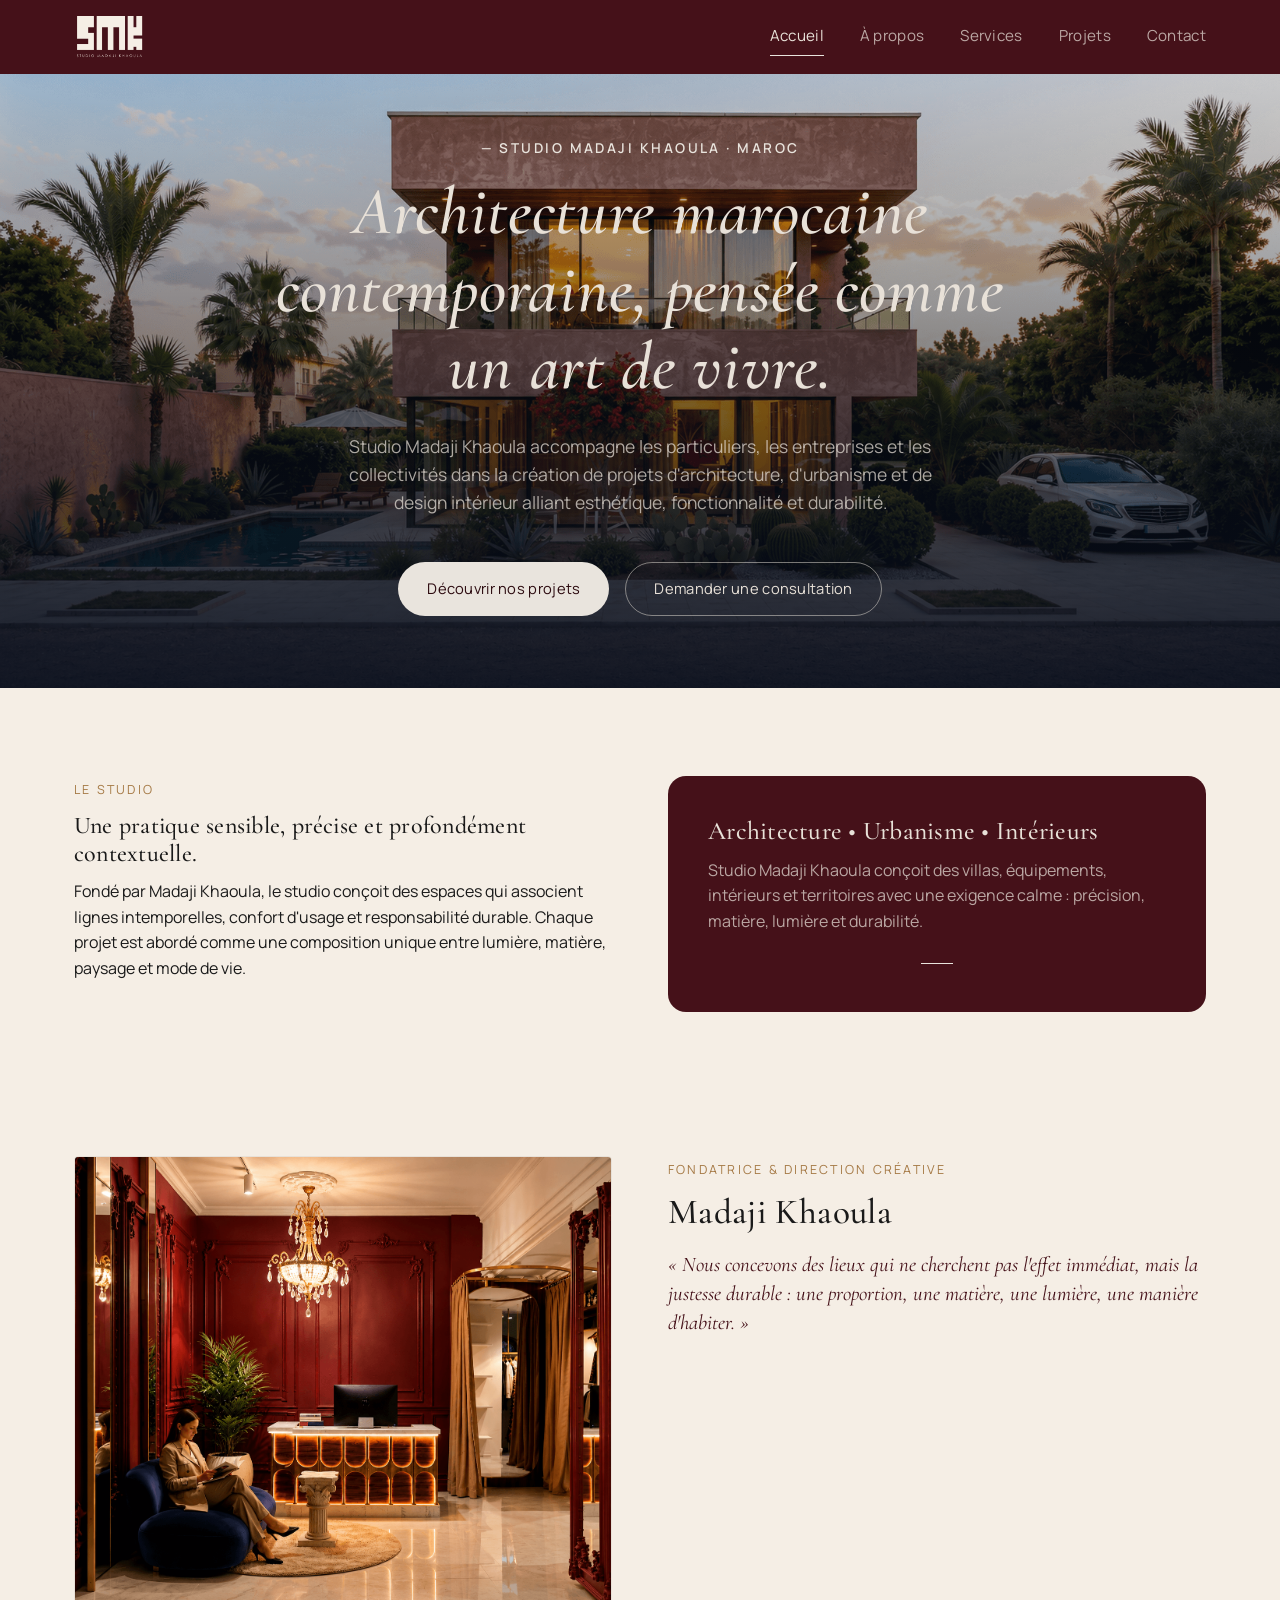
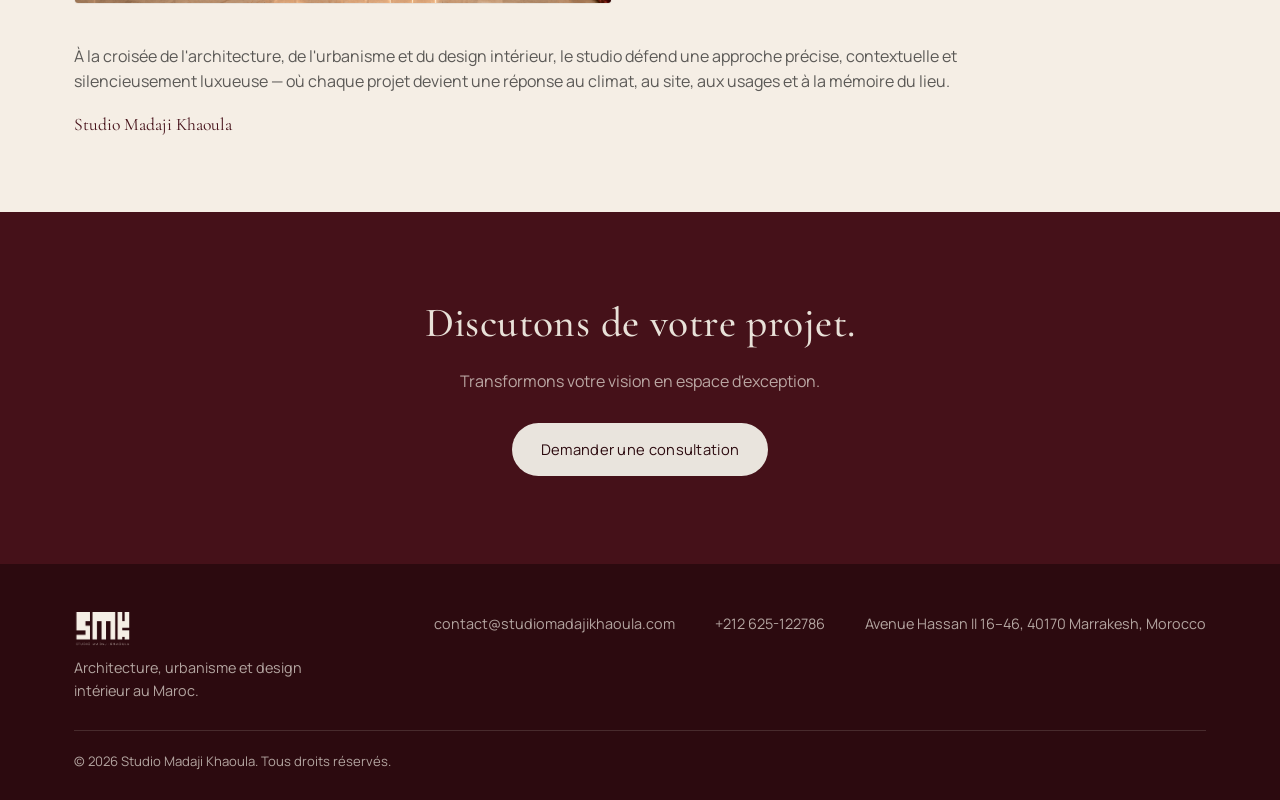
==== commit 5ccaaa78: "lasttt-commit" ====
--- a/index.html
+++ b/index.html
@@ -11,6 +11,9 @@
 <link href="https://fonts.googleapis.com/css2?family=Cormorant+Garamond:ital,wght@0,400;0,500;0,600;1,500&family=Manrope:wght@400;500;600;700&display=swap" rel="stylesheet">
 <link rel="stylesheet" href="assets/style.css">
 <link href="https://fonts.googleapis.com/css2?family=Playfair+Display:ital,wght@0,600;1,600&display=swap" rel="stylesheet">
+<link rel="preconnect" href="https://fonts.googleapis.com">
+<link rel="preconnect" href="https://fonts.gstatic.com" crossorigin>
+<link href="https://fonts.googleapis.com/css2?family=Cormorant+Garamond:ital,wght@0,400;0,500;0,600;1,500&family=Manrope:wght@400;500;600;700&display=swap" rel="stylesheet">
 </head>
 <body>
 <a class="skip-link" href="#main">Aller au contenu</a>
--- a/assets/style.css
+++ b/assets/style.css
@@ -204,6 +204,7 @@
   width: 100%;
   height: 100%;
   object-fit: cover;
+  object-position: center 35%;
 }
 
 .hero-media::after {
@@ -213,7 +214,30 @@
   background: linear-gradient(180deg, rgba(8, 14, 28, 0.15) 0%, rgba(8, 14, 28, 0.55) 55%, rgba(8, 14, 28, 0.92) 100%);
 }
 
-
+/* Tablettes */
+@media (max-width: 900px) {
+  .hero-media {
+    min-height: 75vh;
+  }
+}
+
+/* Mobiles */
+@media (max-width: 600px) {
+  .hero-media {
+    min-height: 90vh;
+  }
+
+  .hero-media img {
+    object-position: center 25%;
+  }
+}
+
+/* Petits mobiles */
+@media (max-width: 400px) {
+  .hero-media {
+    min-height: 100vh;
+  }
+}
 .hero-content {
   position: relative;
   z-index: 2;
@@ -235,8 +259,8 @@
 }
 
 .hero-content h1 {
-  font-family: "Playfair Display", Georgia, "Times New Roman", serif;
-  font-weight: 600;
+  font-family:'Cormorant Garamond', serif;
+  font-weight: 540;
   font-style: italic;
   font-size: clamp(2.4rem, 5.5vw, 4.2rem);
   line-height: 1.15;
@@ -1194,29 +1218,12 @@
 @media (max-width: 640px) {
   .lightbox-prev, .lightbox-next { width: 38px; height: 38px; }
 }
-.hero-content .eyebrow,
-.hero-content h1,
-.hero-content p,
-.hero-content .hero-actions {
+
+.hero-content {
   opacity: 0;
   transform: translateY(24px);
-  animation: heroFadeUp 0.5s ease forwards;
-}
-
-.hero-content .eyebrow {
-  animation-delay: 0.15s;
-}
-
-.hero-content h1 {
-  animation-delay: 0.45s;
-}
-
-.hero-content p {
-  animation-delay: 0.65s;
-}
-
-.hero-content .hero-actions {
-  animation-delay: 0.85s;
+  animation: heroFadeUp 0.8s ease forwards;
+  animation-delay: 0.2s;
 }
 
 @keyframes heroFadeUp {
@@ -1224,4 +1231,70 @@
     opacity: 1;
     transform: translateY(0);
   }
-}+}
+.map-wrapper {
+  position: relative;
+  border-radius: 35px;
+  overflow: hidden;
+  border: 1px solid rgba(64, 224, 208, 0.25); /* turquoise/bioluminescent subtle border */
+  box-shadow:
+    0 8px 30px rgba(0, 0, 0, 0.45),
+    0 0 24px rgba(64, 224, 208, 0.12); /* soft glow */
+  transition: box-shadow 0.4s ease, border-color 0.4s ease, transform 0.4s ease;
+}
+
+.map-wrapper:hover {
+  border-color: rgba(64, 224, 208, 0.5);
+  box-shadow:
+    0 12px 40px rgba(0, 0, 0, 0.55),
+    0 0 40px rgba(64, 224, 208, 0.25);
+  transform: translateY(-2px);
+}
+
+.map-wrapper iframe {
+  display: block;
+  filter: saturate(0.85) brightness(0.9) contrast(1.05); /* assombrit légèrement pour matcher le thème sombre */
+}
+.input-icon {
+  position: relative;
+}
+
+.input-icon svg {
+  position: absolute;
+  top: 16px;
+  left: 14px;
+  width: 18px;
+  height: 18px;
+  color: rgba(0, 0, 0, 0.4); /* ajuste selon ta charte (ex: couleur or/beige du site) */
+  pointer-events: none;
+}
+
+.input-icon-textarea svg {
+  top: 16px;
+}
+
+.input-icon input,
+.input-icon textarea {
+  padding-left: 42px;
+}
+
+.form-availability {
+  margin-top: 10px;
+  display: flex;
+  align-items: center;
+  gap: 6px;
+  font-size: 0.8rem;
+  letter-spacing: 0.02em;
+  color: rgba(0, 0, 0, 0.5);
+}
+
+.form-availability svg {
+  width: 14px;
+  height: 14px;
+  flex-shrink: 0;
+}
+
+.btn-whatsapp {
+  display: inline-flex;
+  align-items: center;
+}
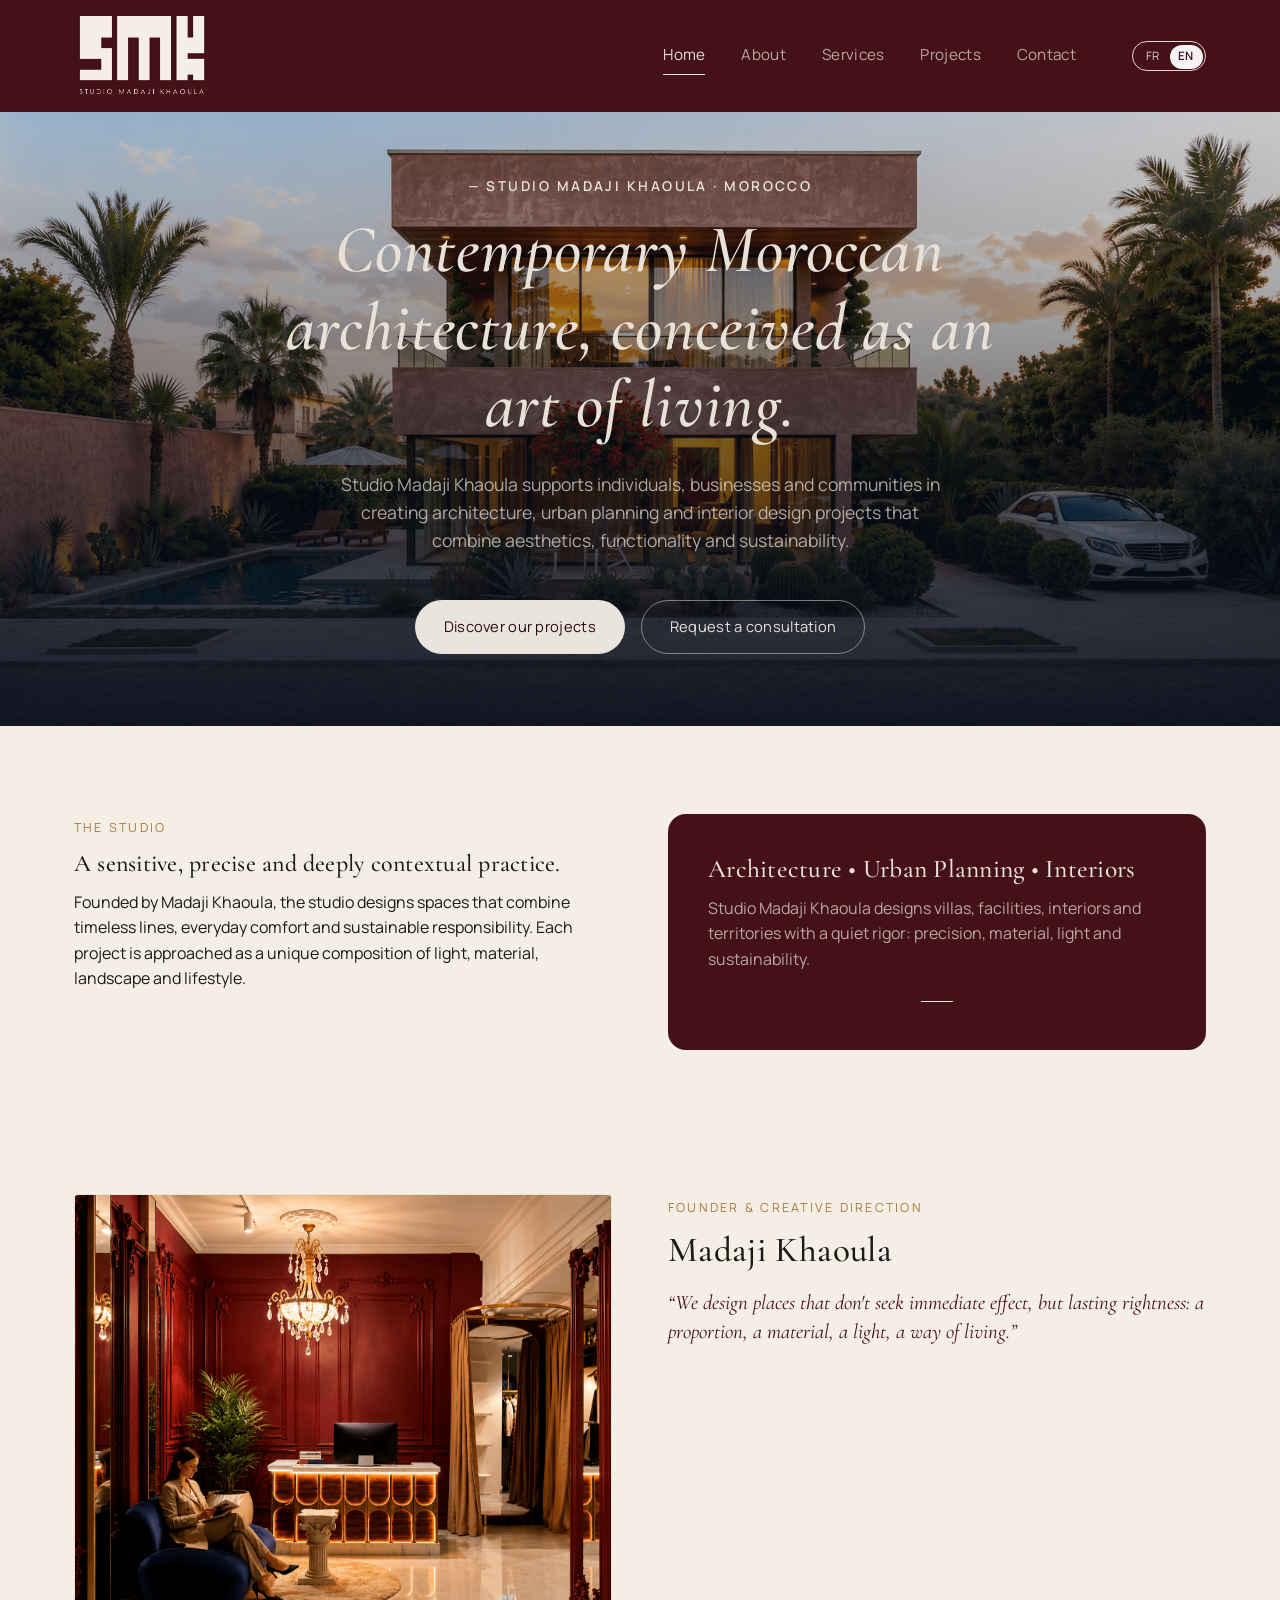
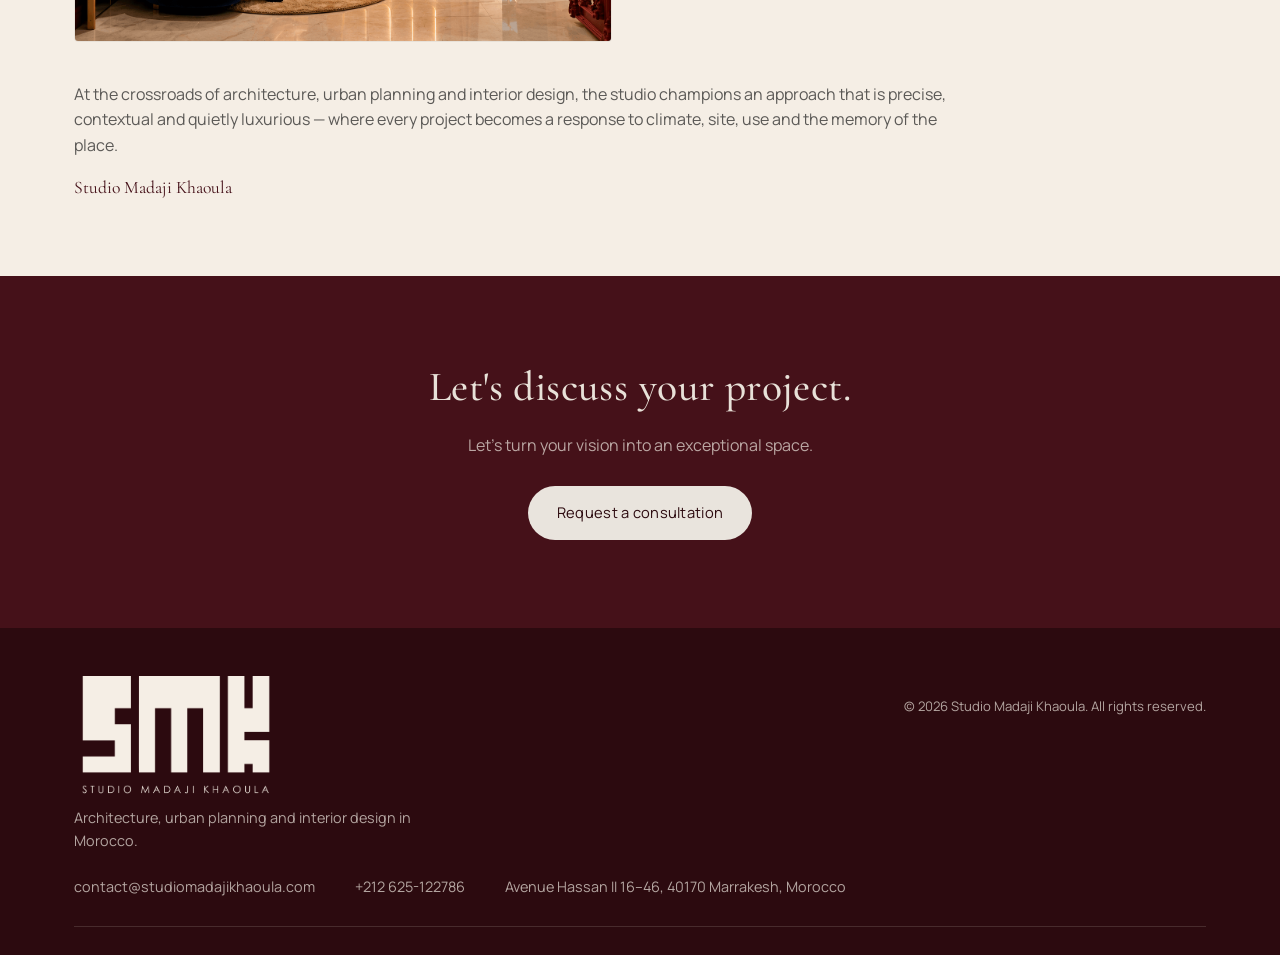
==== commit e17a6fc6: "lasttttttt-commit" ====
--- a/index.html
+++ b/index.html
@@ -1,5 +1,5 @@
 <!DOCTYPE html>
-<html lang="fr" dir="ltr">
+<html lang="fr" dir="ltr" data-i18n-title="home.title" data-i18n-description="home.description">
 <head>
 <meta charset="UTF-8">
 <meta name="viewport" content="width=device-width, initial-scale=1">
@@ -16,21 +16,21 @@
 <link href="https://fonts.googleapis.com/css2?family=Cormorant+Garamond:ital,wght@0,400;0,500;0,600;1,500&family=Manrope:wght@400;500;600;700&display=swap" rel="stylesheet">
 </head>
 <body>
-<a class="skip-link" href="#main">Aller au contenu</a>
+<a class="skip-link" href="#main" data-i18n="common.skip">Aller au contenu</a>
 
 <header class="site-header">
   <div class="container">
     <a class="brand" href="">
       <img src="assets/YrULrgieroBfjt51d4Xq3QkEuw.png" alt="Studio Madaji Khaoula">
     </a>
-    <nav class="main-nav" aria-label="Navigation principale">
-      <a href="" aria-current="page">Accueil</a>
-      <a href="a-propos/">À propos</a>
-      <a href="services/">Services</a>
-      <a href="projets/">Projets</a>
-      <a href="contact/">Contact</a>
+    <nav class="main-nav" aria-label="Navigation principale" data-i18n-aria-label="common.nav.aria">
+      <a href="" aria-current="page" data-i18n="common.nav.home">Accueil</a>
+      <a href="a-propos/" data-i18n="common.nav.about">À propos</a>
+      <a href="services/" data-i18n="common.nav.services">Services</a>
+      <a href="projets/" data-i18n="common.nav.projects">Projets</a>
+      <a href="contact/" data-i18n="common.nav.contact">Contact</a>
     </nav>
-    <button class="nav-toggle" aria-label="Ouvrir le menu" aria-expanded="false">
+    <button class="nav-toggle" aria-label="Ouvrir le menu" aria-expanded="false" data-i18n-aria-label="common.nav.toggle_aria">
       <svg viewBox="0 0 24 24" fill="none" stroke="currentColor" stroke-width="1.8"><line x1="3" y1="6" x2="21" y2="6"/><line x1="3" y1="12" x2="21" y2="12"/><line x1="3" y1="18" x2="21" y2="18"/></svg>
     </button>
   </div>
@@ -42,12 +42,12 @@
     <div class="hero-media">
       <img src="assets/8KyEJp0F35rfe7YDyoin9XA6xBE.png" alt="Villa contemporaine avec palmiers, piscine et lumière du soir">
       <div class="container hero-content">
-        <span class="eyebrow">— Studio Madaji Khaoula · Maroc</span>
-        <h1>Architecture marocaine contemporaine, pensée comme un art de vivre.</h1>
-        <p>Studio Madaji Khaoula accompagne les particuliers, les entreprises et les collectivités dans la création de projets d'architecture, d'urbanisme et de design intérieur alliant esthétique, fonctionnalité et durabilité.</p>
+        <span class="eyebrow" data-i18n="home.eyebrow">— Studio Madaji Khaoula · Maroc</span>
+        <h1 data-i18n="home.h1">Architecture marocaine contemporaine, pensée comme un art de vivre.</h1>
+        <p data-i18n="home.p">Studio Madaji Khaoula accompagne les particuliers, les entreprises et les collectivités dans la création de projets d'architecture, d'urbanisme et de design intérieur alliant esthétique, fonctionnalité et durabilité.</p>
         <div class="hero-actions">
-          <a class="btn btn-primary" href="projets/">Découvrir nos projets</a>
-          <a class="btn btn-ghost" href="contact/">Demander une consultation</a>
+          <a class="btn btn-primary" href="projets/" data-i18n="home.btn.projects">Découvrir nos projets</a>
+          <a class="btn btn-ghost" href="contact/" data-i18n="common.btn.consultation">Demander une consultation</a>
         </div>
       </div>
     </div>
@@ -57,13 +57,13 @@
     <div class="container">
       <div class="grid-2">
         <div class="reveal">
-          <span class="eyebrow">Le studio</span>
-          <h2>Une pratique sensible, précise et profondément contextuelle.</h2>
-          <p>Fondé par Madaji Khaoula, le studio conçoit des espaces qui associent lignes intemporelles, confort d'usage et responsabilité durable. Chaque projet est abordé comme une composition unique entre lumière, matière, paysage et mode de vie.</p>
+          <span class="eyebrow" data-i18n="home.studio.eyebrow">Le studio</span>
+          <h2 data-i18n="home.studio.h2">Une pratique sensible, précise et profondément contextuelle.</h2>
+          <p data-i18n="home.studio.p">Fondé par Madaji Khaoula, le studio conçoit des espaces qui associent lignes intemporelles, confort d'usage et responsabilité durable. Chaque projet est abordé comme une composition unique entre lumière, matière, paysage et mode de vie.</p>
         </div>
         <div class="studio-card reveal reveal-delay-1">
-          <h3>Architecture • Urbanisme • Intérieurs</h3>
-          <p>Studio Madaji Khaoula conçoit des villas, équipements, intérieurs et territoires avec une exigence calme : précision, matière, lumière et durabilité.</p>
+          <h3 data-i18n="home.card.h3">Architecture • Urbanisme • Intérieurs</h3>
+          <p data-i18n="home.card.p">Studio Madaji Khaoula conçoit des villas, équipements, intérieurs et territoires avec une exigence calme : précision, matière, lumière et durabilité.</p>
           <hr class="dash">
         </div>
       </div>
@@ -75,21 +75,21 @@
       <div class="grid-2">
         <img class="reveal" src="assets/6UIZO5WGK2VY3DsmJ8tR2jIk3Ss.png" alt="Salon de boutique de luxe avec chandelier, murs bordeaux et touches dorées" style="border:1px solid var(--cream-300);border-radius:4px;">
         <div class="reveal reveal-delay-1">
-          <span class="eyebrow">Fondatrice &amp; direction créative</span>
+          <span class="eyebrow" data-i18n="home.founder.eyebrow">Fondatrice &amp; direction créative</span>
           <h2 style="font-size:2.2rem;">Madaji Khaoula</h2>
-          <blockquote style="font-family:var(--font-display);font-style:italic;font-size:1.3rem;color:var(--maroon-800);line-height:1.4;margin:0.4em 0 1em;">« Nous concevons des lieux qui ne cherchent pas l'effet immédiat, mais la justesse durable : une proportion, une matière, une lumière, une manière d'habiter. »</blockquote>
+          <blockquote style="font-family:var(--font-display);font-style:italic;font-size:1.3rem;color:var(--maroon-800);line-height:1.4;margin:0.4em 0 1em;" data-i18n="home.founder.quote">« Nous concevons des lieux qui ne cherchent pas l'effet immédiat, mais la justesse durable : une proportion, une matière, une lumière, une manière d'habiter. »</blockquote>
         </div>
       </div>
-      <p class="reveal" style="max-width:900px;margin-top:40px;color:var(--ink-soft);">À la croisée de l'architecture, de l'urbanisme et du design intérieur, le studio défend une approche précise, contextuelle et silencieusement luxueuse — où chaque projet devient une réponse au climat, au site, aux usages et à la mémoire du lieu.</p>
+      <p class="reveal" style="max-width:900px;margin-top:40px;color:var(--ink-soft);" data-i18n="home.founder.p1">À la croisée de l'architecture, de l'urbanisme et du design intérieur, le studio défend une approche précise, contextuelle et silencieusement luxueuse — où chaque projet devient une réponse au climat, au site, aux usages et à la mémoire du lieu.</p>
       <p class="reveal" style="font-family:var(--font-display);font-size:1.1rem;color:var(--maroon-800);">Studio Madaji Khaoula</p>
     </div>
   </section>
 
   <section class="cta-band">
     <div class="container" style="text-align:center;">
-      <h2>Discutons de votre projet.</h2>
-      <p style="margin:0 auto 28px;">Transformons votre vision en espace d'exception.</p>
-      <a class="btn btn-primary" href="contact/">Demander une consultation</a>
+      <h2 data-i18n="home.cta.h2">Discutons de votre projet.</h2>
+      <p style="margin:0 auto 28px;" data-i18n="home.cta.p">Transformons votre vision en espace d'exception.</p>
+      <a class="btn btn-primary" href="contact/" data-i18n="common.btn.consultation">Demander une consultation</a>
     </div>
   </section>
 
@@ -98,21 +98,23 @@
   <div class="container">
     <div class="footer-grid">
       <div class="footer-brand">
-        <img src="assets/YrULrgieroBfjt51d4Xq3QkEuw.png" alt="Studio Madaji Khaoula">
-        <p style="margin:0;max-width:280px;">Architecture, urbanisme et design intérieur au Maroc.</p>
-      </div>
+        <img src="../assets/YrULrgieroBfjt51d4Xq3QkEuw.png" alt="Studio Madaji Khaoula">
+        <p style="margin:0;max-width:400px;" data-i18n="common.footer.tagline">Architecture, urbanisme et design intérieur au Maroc.</p>
+        <br>
       <nav class="footer-links" aria-label="Coordonnées">
        <a href="mailto:contact@studiomadajikhaoula.com">contact@studiomadajikhaoula.com</a>
        <a href="tel:+212625122786">+212 625-122786</a>
        <a href="https://www.google.com/maps/search/?api=1&query=Avenue+Hassan+II+16-46%2C+40170+Marrakesh%2C+Morocco" target="_blank" rel="noopener noreferrer">
         Avenue Hassan II 16–46, 40170 Marrakesh, Morocco
        </a>
+       
       </nav>
     </div>
-    <div class="footer-bottom">© 2026 Studio Madaji Khaoula. Tous droits réservés.</div>
+    <div class="footer-bottom" data-i18n="common.footer.rights">© 2026 Studio Madaji Khaoula. Tous droits réservés.</div>
+    
   </div>
 </footer>
 <script src="assets/main.js"></script>
+<script src="assets/i18n.js" defer></script>
 </body>
-</html>
-
+</html>
--- a/assets/style.css
+++ b/assets/style.css
@@ -114,7 +114,7 @@
 }
 
 .brand img {
-  height: 42px;
+  height: 80px;
   width: auto;
 }
 
@@ -469,7 +469,7 @@
 }
 
 .pillar h3 {
-  font-size: 1.25rem;
+  font-size: 2.2rem;
   color: var(--gold-600);
   margin-bottom: 0.4em;
 }
@@ -1030,7 +1030,7 @@
 }
 
 .footer-brand img {
-  height: 34px;
+  height: 120px;
   margin-bottom: 10px;
 }
 
@@ -1298,3 +1298,18 @@
   display: inline-flex;
   align-items: center;
 }
+
+
+
+
+
+
+
+
+
+
+
+
+
+
+
